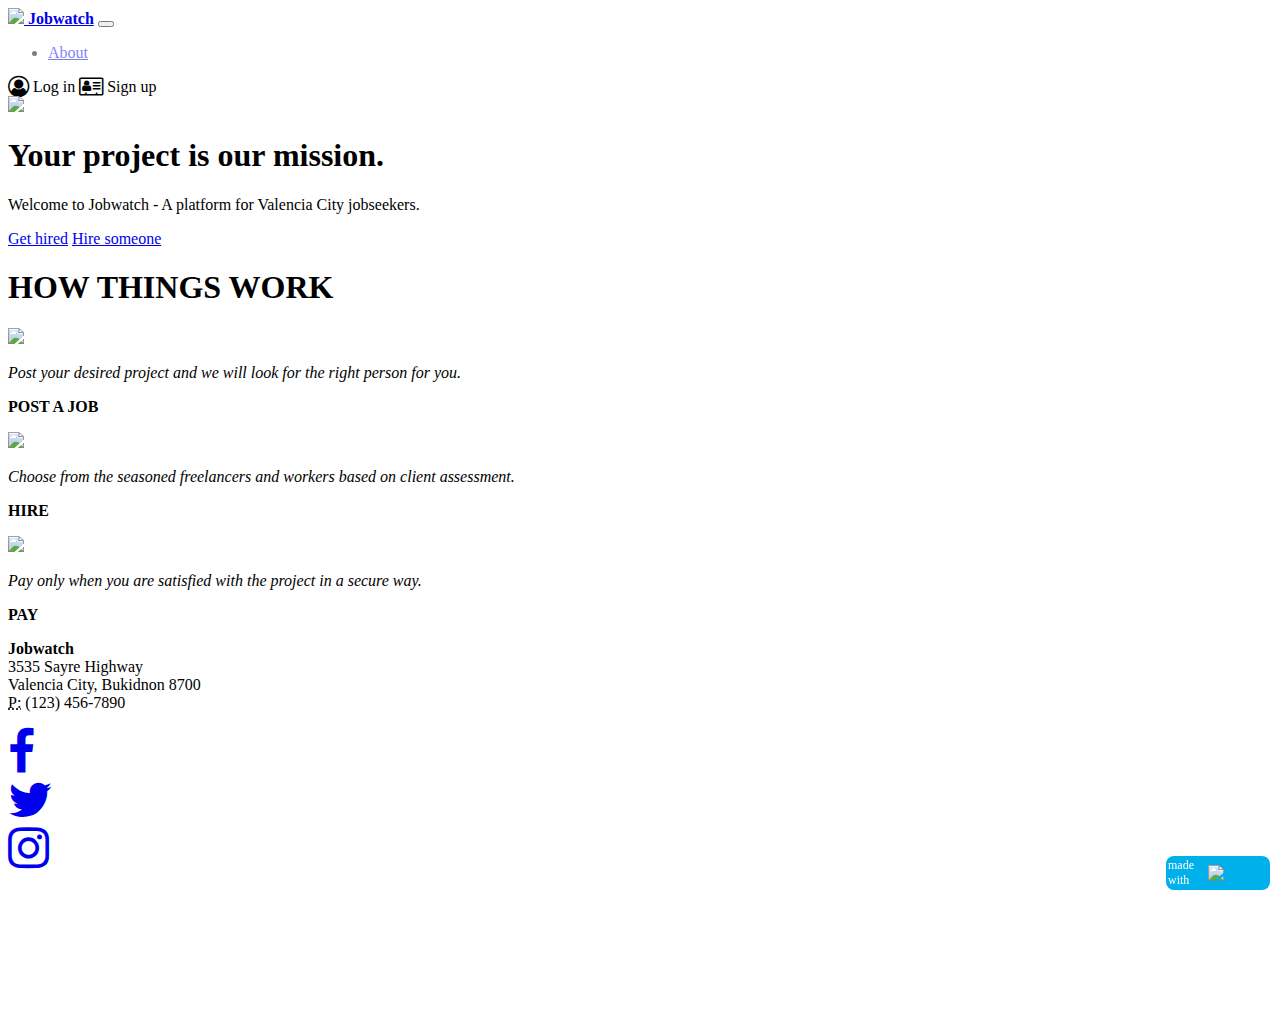
==== index.html @ c64e6f1d "Add files via upload" ====
<!DOCTYPE html>
<html>

<head>
  <meta charset="utf-8">
  <meta name="viewport" content="width=device-width, initial-scale=1">
  <link rel="icon" href="image/icon32.ico">
  <link rel="stylesheet" href="https://cdnjs.cloudflare.com/ajax/libs/font-awesome/4.7.0/css/font-awesome.min.css" type="text/css">
  <!-- Bootstrap core CSS -->
  <link href="../public/css/mdb/bootstrap.min.css" rel="stylesheet">
  <!-- Material Design Bootstrap -->
  <link href="../public/css/mdb/mdb.min.css" rel="stylesheet">
  <!-- Mohan Color CSS-->
  <link href="../public/css/mohan.css" rel="stylesheet">
  <!-- Your custom styles (optional) -->
  <link href="../public/css/mdb/style.css" rel="stylesheet"> </head>

<body>
  <nav class="navbar navbar-expand-md navbar-dark bg-dark">
    <div class="container">
      <a class="navbar-brand" href="#">
        <!--<i class="fa d-inline fa-lg fa-eye"></i>-->
        <img src="image/logo4dark32.svg"><b>  Jobwatch</b></a>
      <button class="navbar-toggler navbar-toggler-right" type="button" data-toggle="collapse" data-target="#navbar2SupportedContent" aria-controls="navbar2SupportedContent" aria-expanded="false" aria-label="Toggle navigation">
      <span class="navbar-toggler-icon"></span> </button>
      <div class="collapse navbar-collapse text-center justify-content-end" id="navbar2SupportedContent">
        <ul class="navbar-nav" style="opacity: 0.5;">
          <!--<li class="nav-item">
            <a class="nav-link" href="#"><i class="fa d-inline fa-lg fa-bookmark-o"></i> Bookmarks</a>
          </li>-->
          <li class="nav-item">
            <a class="nav-link" href="#">
              <!--<i class="fa d-inline fa-lg fa-envelope-o"></i>-->About</a>
          </li>
        </ul>
        <a class="btn navbar-btn ml-2 text-white peterriver btn-sm"><i class="fa d-inline fa-lg fa-user-circle-o"></i>&nbsp;Log in</a>
        <a class="btn navbar-btn ml-2 text-white peterriver btn-sm"><i class="fa d-inline fa-lg fa-address-card-o"></i> Sign up</a>
      </div>
    </div>
  </nav>
  <div class="py-5 gradient-overlay" style="background-image: url(&quot;../resources/cover_event1.jpg&quot;);">
    <div class="container py-5">
      <div class="row">
        <div class="col-md-3 text-white">
          <img class="img-fluid d-block mx-auto mb-5" src="image/LOGO.png"> </div>
        <div class="col-md-9 text-white align-self-center">
          <h1 class="mb-4 display-4">Your project is our mission.</h1>
          <p class="lead mb-5"><span class="bg-dark">Welcome to Jobwatch - A platform for Valencia City jobseekers.</span>
            <br> </p>
          <a href="../seeker/registration.html" class="btn btn-lg mx-1 carrot">Get hired</a>
          <a href="#" class="btn btn-lg peterriver mx-1">Hire someone</a>
        </div>
      </div>
    </div>
  </div>
  <div class="py-5 text-center bg-light">
    <div class="container">
      <div class="row">
        <div class="col-md-12">
          <h1>HOW THINGS WORK</h1>
          <!--<p class="lead"></p>-->
        </div>
      </div>
      <div class="row">
        <div class="col-md-4 p-4">
          <img class="img-fluid d-block rounded-circle mx-auto" src="image/hiring.png">
          <p class="my-4"><i>Post your desired project and we will look for the right person for you.</i></p>
          <p><b>POST A JOB</b>&nbsp;
            <br> </p>
        </div>
        <div class="col-md-4 p-4">
          <img class="img-fluid d-block rounded-circle mx-auto" src="image/selection.png">
          <p class="my-4"><i>Choose from the seasoned freelancers and workers based on client assessment.</i></p>
          <p><b>HIRE</b></p>
        </div>
        <div class="col-md-4 p-4">
          <img class="img-fluid d-block rounded-circle mx-auto" src="image/payment.png">
          <p class="my-4"><i>Pay only when you are satisfied with the project in a secure way.</i></p>
          <p><b>PAY</b></p>
        </div>
      </div>
    </div>
  </div>
  <div class="py-5 bg-dark text-white">
    <div class="container">
      <div class="row">
        <div class="col-md-6 text-center align-self-center">
          <p class="mb-5"> <strong>Jobwatch</strong>
            <br>3535 Sayre Highway
            <br>Valencia City, Bukidnon 8700
            <br> <abbr title="Phone">P:</abbr> (123) 456-7890 </p>
          <div class="my-3 row">
            <div class="col-4">
              <a href="https://www.facebook.com" target="_blank"><i class="fa fa-3x fa-facebook"></i></a>
            </div>
            <div class="col-4">
              <a href="https://twitter.com" target="_blank"><i class="fa fa-3x fa-twitter"></i></a>
            </div>
            <div class="col-4">
              <a href="https://www.instagram.com" target="_blank"><i class="fa fa-3x fa-instagram"></i></a>
            </div>
          </div>
        </div>
        <div class="p-0 col-md-6">
          <iframe src="https://www.google.com/maps/embed?pb=!1m10!1m8!1m3!1d987.9509474288448!2d125.0917727!3d7.915554!3m2!1i1024!2i768!4f13.1!5e0!3m2!1sen!2sph!4v1513284918667" frameborder="0" style="border:0" allowfullscreen="" class="img-fluid w-100 my-5"></iframe>
        </div>
      </div>
    </div>
  </div>
  <script src="https://code.jquery.com/jquery-3.2.1.slim.min.js" integrity="sha384-KJ3o2DKtIkvYIK3UENzmM7KCkRr/rE9/Qpg6aAZGJwFDMVNA/GpGFF93hXpG5KkN" crossorigin="anonymous"></script>
  <script src="https://cdnjs.cloudflare.com/ajax/libs/popper.js/1.12.3/umd/popper.min.js" integrity="sha384-vFJXuSJphROIrBnz7yo7oB41mKfc8JzQZiCq4NCceLEaO4IHwicKwpJf9c9IpFgh" crossorigin="anonymous"></script>
  <script src="https://maxcdn.bootstrapcdn.com/bootstrap/4.0.0-beta/js/bootstrap.min.js" integrity="sha384-h0AbiXch4ZDo7tp9hKZ4TsHbi047NrKGLO3SEJAg45jXxnGIfYzk4Si90RDIqNm1" crossorigin="anonymous"></script>
  <pingendo onclick="window.open('https://pingendo.com/', '_blank')" style="cursor:pointer;position: fixed;bottom: 10px;right:10px;padding:2px;background-color: #00b0eb;border-radius: 8px; width:100px;display:flex;flex-direction:row;align-items:center;justify-content:center;font-size:12px;color:white">made with&nbsp;&nbsp;
    <img src="https://pingendo.com/site-assets/Pingendo_logo_big.png" class="d-block" alt="Pingendo logo" height="16">
  </pingendo>
</body>

</html>
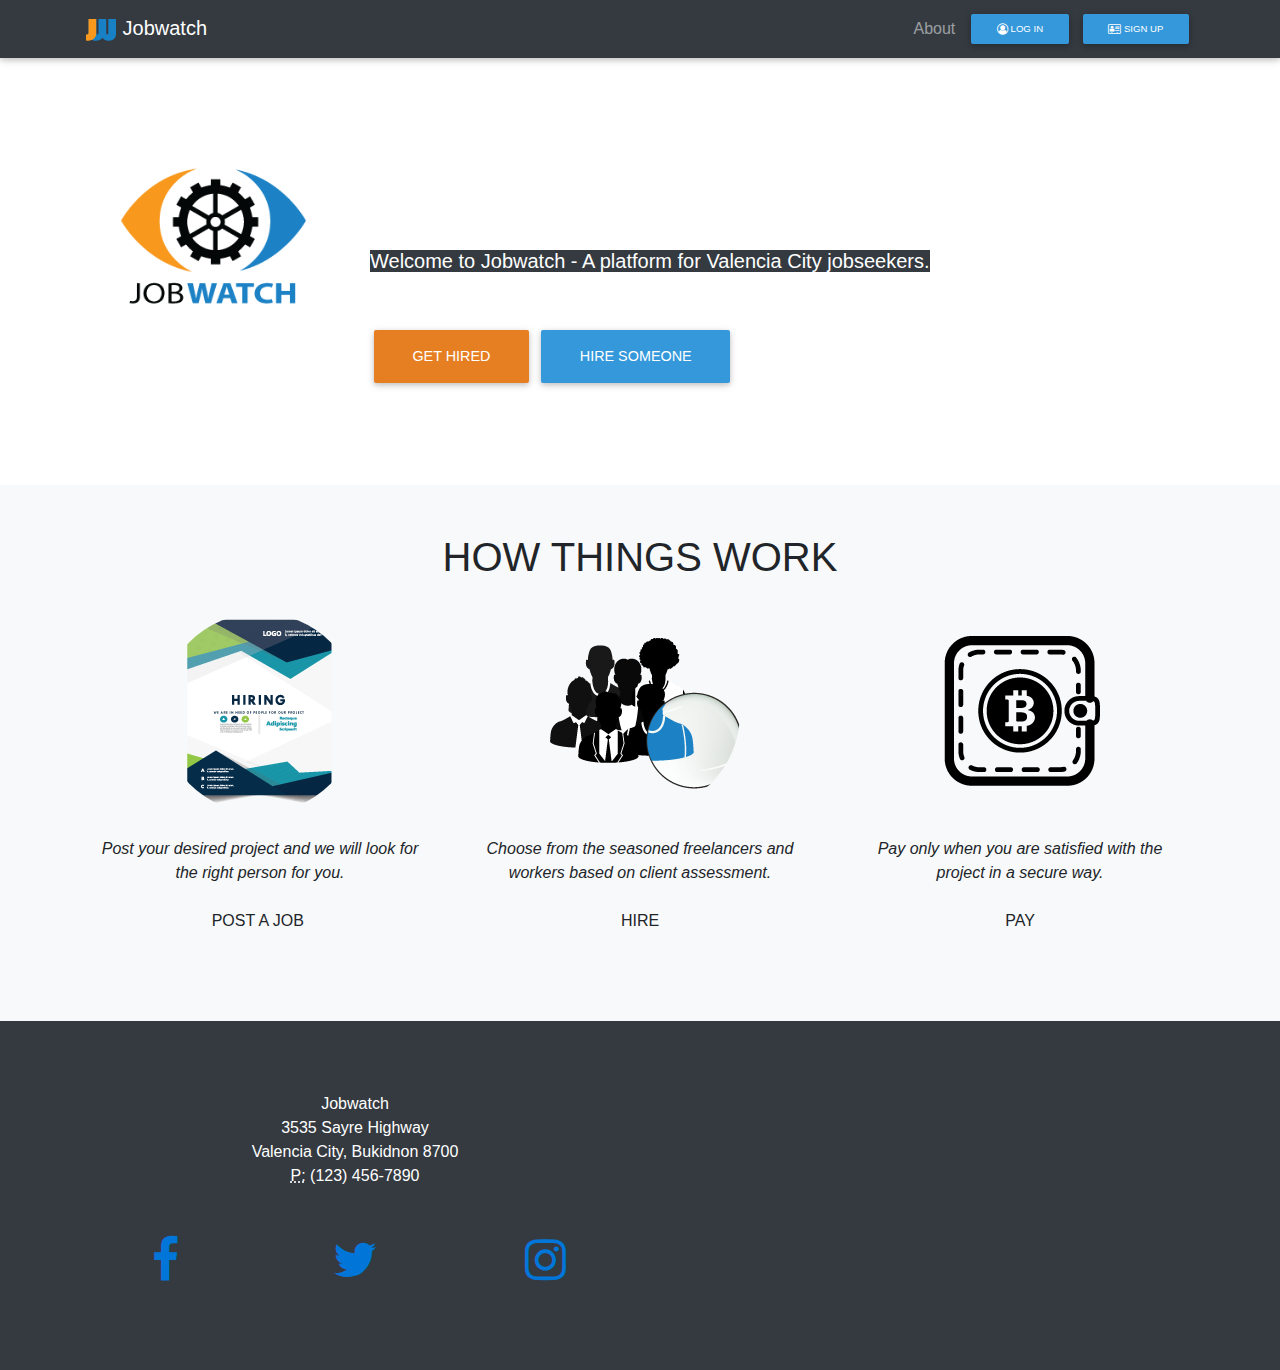
==== commit 5c59c59f: "updated mohan color styles" ====
--- a/index.html
+++ b/index.html
@@ -7,13 +7,14 @@
   <link rel="icon" href="image/icon32.ico">
   <link rel="stylesheet" href="https://cdnjs.cloudflare.com/ajax/libs/font-awesome/4.7.0/css/font-awesome.min.css" type="text/css">
   <!-- Bootstrap core CSS -->
-  <link href="../public/css/mdb/bootstrap.min.css" rel="stylesheet">
+  <link href="css/mdb/bootstrap.min.css" rel="stylesheet">
   <!-- Material Design Bootstrap -->
-  <link href="../public/css/mdb/mdb.min.css" rel="stylesheet">
+  <link href="css/mdb/mdb.min.css" rel="stylesheet"><!-- 
+  <link rel="stylesheet" type="text/css" href="https://maxcdn.bootstrapcdn.com/bootswatch/4.0.0-beta.2/sketchy/bootstrap.min.css"> -->
   <!-- Mohan Color CSS-->
-  <link href="../public/css/mohan.css" rel="stylesheet">
+  <link href="css/mohan.css" rel="stylesheet">
   <!-- Your custom styles (optional) -->
-  <link href="../public/css/mdb/style.css" rel="stylesheet"> </head>
+  <link href="css/mdb/style.css" rel="stylesheet"> </head>
 
 <body>
   <nav class="navbar navbar-expand-md navbar-dark bg-dark">
@@ -38,7 +39,7 @@
       </div>
     </div>
   </nav>
-  <div class="py-5 gradient-overlay" style="background-image: url(&quot;../resources/cover_event1.jpg&quot;);">
+  <div class="py-5 gradient-overlay" style="background-image: url(&quot;https://makuaponijuana.files.wordpress.com/2014/01/pinks-015.jpg&quot;);">
     <div class="container py-5">
       <div class="row">
         <div class="col-md-3 text-white">
@@ -47,7 +48,7 @@
           <h1 class="mb-4 display-4">Your project is our mission.</h1>
           <p class="lead mb-5"><span class="bg-dark">Welcome to Jobwatch - A platform for Valencia City jobseekers.</span>
             <br> </p>
-          <a href="../seeker/registration.html" class="btn btn-lg mx-1 carrot">Get hired</a>
+          <a href="seeker/registration.html" class="btn btn-lg mx-1 carrot">Get hired</a>
           <a href="#" class="btn btn-lg peterriver mx-1">Hire someone</a>
         </div>
       </div>
@@ -110,9 +111,7 @@
   <script src="https://code.jquery.com/jquery-3.2.1.slim.min.js" integrity="sha384-KJ3o2DKtIkvYIK3UENzmM7KCkRr/rE9/Qpg6aAZGJwFDMVNA/GpGFF93hXpG5KkN" crossorigin="anonymous"></script>
   <script src="https://cdnjs.cloudflare.com/ajax/libs/popper.js/1.12.3/umd/popper.min.js" integrity="sha384-vFJXuSJphROIrBnz7yo7oB41mKfc8JzQZiCq4NCceLEaO4IHwicKwpJf9c9IpFgh" crossorigin="anonymous"></script>
   <script src="https://maxcdn.bootstrapcdn.com/bootstrap/4.0.0-beta/js/bootstrap.min.js" integrity="sha384-h0AbiXch4ZDo7tp9hKZ4TsHbi047NrKGLO3SEJAg45jXxnGIfYzk4Si90RDIqNm1" crossorigin="anonymous"></script>
-  <pingendo onclick="window.open('https://pingendo.com/', '_blank')" style="cursor:pointer;position: fixed;bottom: 10px;right:10px;padding:2px;background-color: #00b0eb;border-radius: 8px; width:100px;display:flex;flex-direction:row;align-items:center;justify-content:center;font-size:12px;color:white">made with&nbsp;&nbsp;
-    <img src="https://pingendo.com/site-assets/Pingendo_logo_big.png" class="d-block" alt="Pingendo logo" height="16">
-  </pingendo>
+
 </body>
 
 </html>--- a/css/mohan.css
+++ b/css/mohan.css
@@ -0,0 +1,41 @@
+/*
+ * Flat UI Colors
+*/
+.turquoise,.hover-turquoise:hover {background-color: #1abc9c !important;}
+.turquoise-text,.hover-turquoise-text:hover {color: #1abc9c !important;}
+.greensea,.hover-greensea:hover {background-color: #16a085 !important;}
+.greensea-text,.hover-greensea-text:hover {color: #16a085 !important;}
+.emerland,.hover-emerland:hover {background-color: #2ecc71 !important;}
+.emerland-text,.hover-emerland-text:hover {color: #2ecc71 !important;}
+.nephritis,.hover-nephritis:hover {background-color: #27ae60 !important;}
+.nephritis-text,.hover-nephritis-text:hover {color: #27ae60 !important;}
+.peterriver,.hover-peterriver:hover {background-color: #3498db !important;}
+.peterriver-text,.hover-peterriver-text:hover {color: #3498db !important;}
+.belizehole,.hover-belizehole:hover {background-color: #2980b9 !important;}
+.belizehole-text,.hover-belizehole-text:hover {color: #2980b9 !important;}
+.amethyst,.hover-amethyst:hover {background-color: #9b59b6 !important;}
+.amethyst-text,.hover-amethyst-text:hover {color: #9b59b6 !important;}
+.wisteria,.hover-wisteria:hover {background-color: #8e44ad !important;}
+.wisteria-text,.hover-wisteria-text:hover {color: #8e44ad !important;}
+.wetasphalt,.hover-wetasphalt:hover {background-color: #34495e !important;}
+.wetasphalt-text,.hover-wetasphalt-text:hover {color: #34495e !important;}
+.midnightblue,.hover-midnightblue:hover {background-color: #2c3e50 !important;}
+.midnightblue-text,.hover-midnightblue-text:hover {color: #2c3e50 !important;}
+.sunflower,.hover-sunflower:hover {background-color: #f1c40f !important;}
+.sunflower-text,.hover-sunflower-text:hover {color: #f1c40f !important;}
+.orange,.hover-orange:hover {background-color: #f39c12 !important;}
+.orange-text,.hover-orange-text:hover {color: #f39c12 !important;}
+.carrot,.hover-carrot:hover {background-color: #e67e22 !important;}
+.carrot-text,.hover-carrot-text:hover {color: #e67e22 !important;}
+.pumpkin,.hover-pumpkin:hover {background-color: #d35400 !important;}
+.pumpkin-text,.hover-pumpkin-text:hover {color: #d35400 !important;}
+.alizaren,.hover-alizaren:hover {background-color: #e74c3c !important;}
+.alizaren-text,.hover-alizaren-text:hover {color: #e74c3c !important;}
+.pomegranate,.hover-pomegranate:hover {background-color: #c0392b !important;}
+.pomegranate-text,.hover-pomegranate-text:hover {color: #c0392b !important;}
+.cloud,.hover-cloud:hover {background-color: #ecf0f1 !important;}
+.cloud-text,.hover-cloud-text:hover {color: #ecf0f1 !important;}
+.concrete,.hover-concrete:hover {background-color: #95a5a6 !important;}
+.concrete-text,.hover-concrete-text:hover {color: #95a5a6 !important;}
+.asbestos,.hover-asbestos:hover {background-color: #7f8c8d !important;}
+.asbestos-text,.hover-asbestos-text:hover{color: #7f8c8d !important;}
--- a/css/mdb/style.css
+++ b/css/mdb/style.css
@@ -0,0 +1 @@
+/* Your custom styles */
